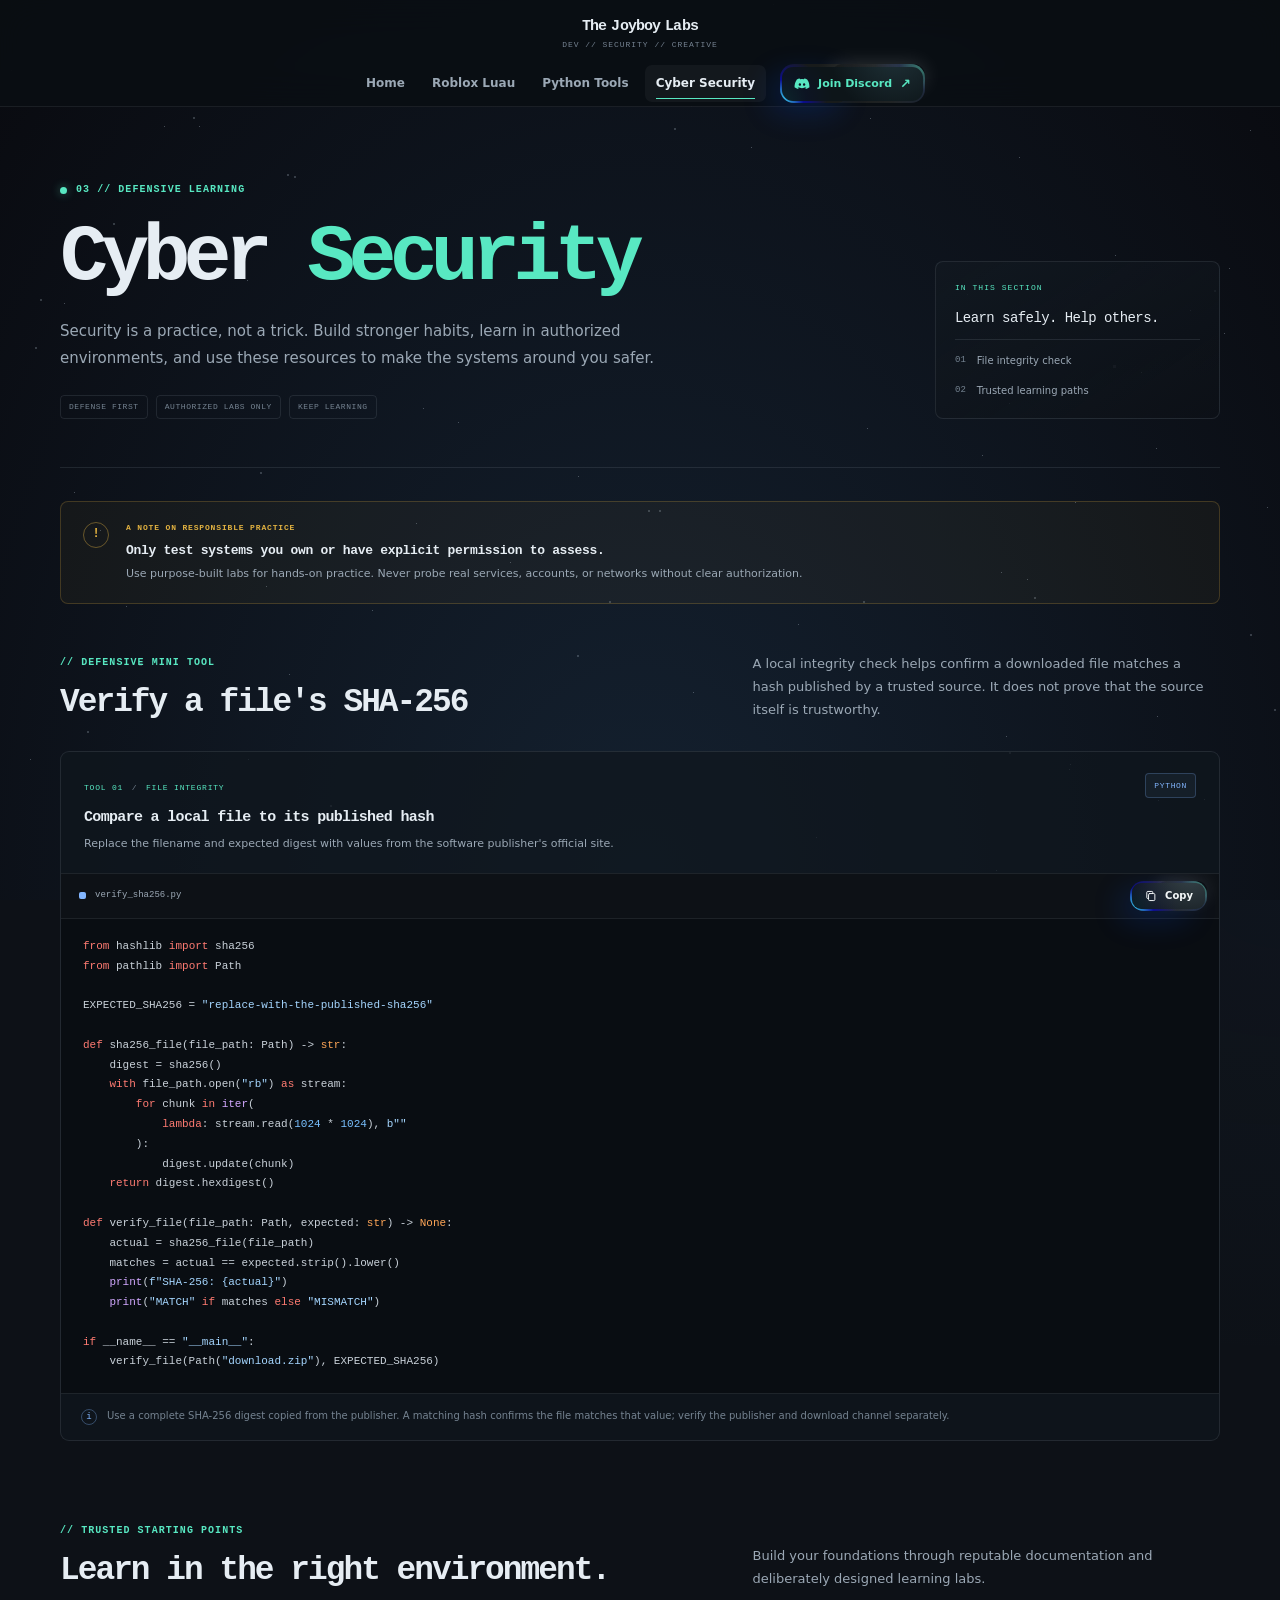
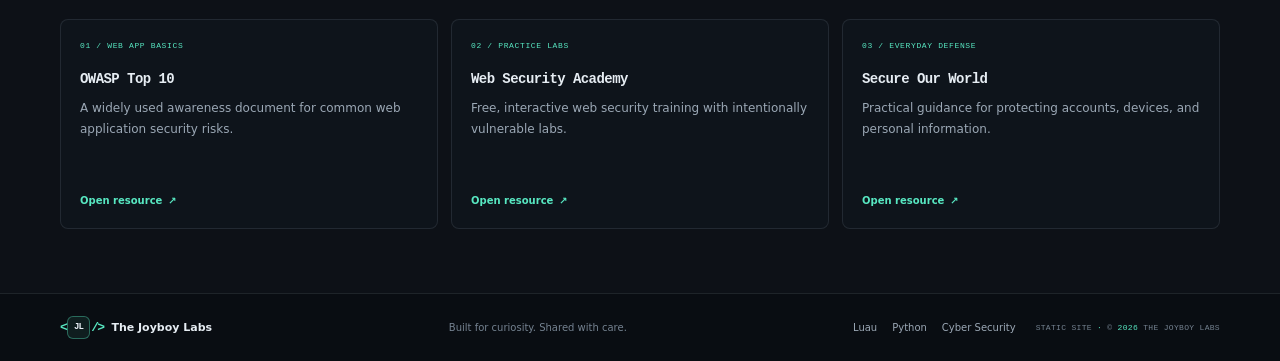
==== cyber.html @ dd892139 "Add files via upload" ====
<!doctype html>
<html lang="en">
<head>
  <meta charset="utf-8">
  <meta name="viewport" content="width=device-width, initial-scale=1">
  <meta name="theme-color" content="#0d1117">
  <meta name="description" content="Responsible cybersecurity learning: defensive habits, trusted resources, and safe local examples from The Joyboy Labs.">
  <title>Cyber Security — The Joyboy Labs</title>
  <link rel="stylesheet" href="css/style.css">
  <script src="js/main.js" defer></script>
</head>
<body>
  <div class="site-starfield" aria-hidden="true">
    <div class="star-layer stars-small"></div>
    <div class="star-layer stars-medium"></div>
    <div class="star-layer stars-large"></div>
  </div>
  <a class="skip-link" href="#main">Skip to content</a>

  <header class="site-header">
    <div class="nav-shell">
      <a class="brand" href="index.html" aria-label="The Joyboy Labs home">
        <span class="brand-copy">
          <span class="brand-name" aria-hidden="true">
            <span class="brand-letter" style="animation-delay: 0ms">T</span><span class="brand-letter" style="animation-delay: 48ms">h</span><span class="brand-letter" style="animation-delay: 96ms">e</span><span class="brand-letter brand-space" style="animation-delay: 144ms">&nbsp;</span><span class="brand-letter" style="animation-delay: 192ms">J</span><span class="brand-letter" style="animation-delay: 240ms">o</span><span class="brand-letter" style="animation-delay: 288ms">y</span><span class="brand-letter" style="animation-delay: 336ms">b</span><span class="brand-letter" style="animation-delay: 384ms">o</span><span class="brand-letter" style="animation-delay: 432ms">y</span><span class="brand-letter brand-space" style="animation-delay: 480ms">&nbsp;</span><span class="brand-letter" style="animation-delay: 528ms">L</span><span class="brand-letter" style="animation-delay: 576ms">a</span><span class="brand-letter" style="animation-delay: 624ms">b</span><span class="brand-letter" style="animation-delay: 672ms">s</span>
          </span>
          <span class="brand-tag">DEV // SECURITY // CREATIVE</span>
        </span>
      </a>
      <button class="menu-toggle" type="button" aria-expanded="false" aria-controls="primary-navigation" aria-label="Open navigation menu">
        <span class="menu-toggle-lines" aria-hidden="true"><span></span><span></span><span></span></span>
      </button>
      <nav class="primary-nav" id="primary-navigation" aria-label="Primary navigation">
        <a class="nav-link" href="index.html">Home</a>
        <a class="nav-link" href="roblox.html">Roblox Luau</a>
        <a class="nav-link" href="python.html">Python Tools</a>
        <a class="nav-link is-active" href="cyber.html" aria-current="page">Cyber Security</a>
        <a class="discord-link button button-discord" href="https://discord.gg/joyboyhakari_16266" target="_blank" rel="noopener noreferrer">
          <span class="blob1" aria-hidden="true"></span><span class="blob2" aria-hidden="true"></span>
          <span class="inner"><svg aria-hidden="true" viewBox="0 0 24 24"><path d="M19.7 5.3a17.6 17.6 0 0 0-4.3-1.4l-.5 1a16.2 16.2 0 0 0-5.8 0l-.5-1a17.6 17.6 0 0 0-4.3 1.4C1.6 9.2.8 13 .8 16.8a17.8 17.8 0 0 0 5.3 2.7l1.1-1.8-1.7-.8.4-.3a12.6 12.6 0 0 0 12.2 0l.4.3-1.7.8 1.1 1.8a17.8 17.8 0 0 0 5.3-2.7c0-4.4-.8-8.1-3.5-11.5ZM8.8 14.7c-1 0-1.8-.9-1.8-2s.8-2 1.8-2 1.8.9 1.8 2-.8 2-1.8 2Zm6.4 0c-1 0-1.8-.9-1.8-2s.8-2 1.8-2 1.8.9 1.8 2-.8 2-1.8 2Z"/></svg><span>Join Discord</span><span class="external-mark" aria-hidden="true">↗</span></span>
        </a>
      </nav>
    </div>
  </header>

  <main id="main">
    <section class="page-hero container" aria-labelledby="page-title">
      <div class="page-hero-copy">
        <p class="eyebrow"><span class="status-dot"></span> 03 // DEFENSIVE LEARNING</p>
        <h1 id="page-title">Cyber <span class="title-accent">Security</span></h1>
        <p class="page-lead">Security is a practice, not a trick. Build stronger habits, learn in authorized environments, and use these resources to make the systems around you safer.</p>
        <div class="tag-row"><span class="tag">DEFENSE FIRST</span><span class="tag">AUTHORIZED LABS ONLY</span><span class="tag">KEEP LEARNING</span></div>
      </div>
      <aside class="page-index-card" aria-label="Section overview">
        <span class="index-card-label">IN THIS SECTION</span>
        <span class="index-card-title">Learn safely. Help others.</span>
        <span class="index-card-line"><span>01</span> File integrity check</span>
        <span class="index-card-line"><span>02</span> Trusted learning paths</span>
      </aside>
    </section>

    <section class="container safety-banner" aria-labelledby="safety-title">
      <span class="safety-icon" aria-hidden="true">!</span>
      <div><p class="eyebrow">A NOTE ON RESPONSIBLE PRACTICE</p><h2 id="safety-title">Only test systems you own or have explicit permission to assess.</h2><p>Use purpose-built labs for hands-on practice. Never probe real services, accounts, or networks without clear authorization.</p></div>
    </section>

    <section class="section-block container" aria-labelledby="integrity-title">
      <div class="section-heading">
        <div><p class="eyebrow">// DEFENSIVE MINI TOOL</p><h2 id="integrity-title">Verify a file's SHA-256</h2></div>
        <p class="section-intro">A local integrity check helps confirm a downloaded file matches a hash published by a trusted source. It does not prove that the source itself is trustworthy.</p>
      </div>

      <article class="snippet-card">
        <div class="snippet-heading">
          <div><span class="snippet-kicker">TOOL 01 <span aria-hidden="true">/</span> FILE INTEGRITY</span><h3>Compare a local file to its published hash</h3><p>Replace the filename and expected digest with values from the software publisher's official site.</p></div>
          <span class="language-pill">PYTHON</span>
        </div>
        <div class="code-card">
          <div class="code-toolbar"><span class="code-file"><span class="file-dot"></span> verify_sha256.py</span><button class="copy-button button button-utility" type="button" aria-label="Copy Python code"><span class="blob1" aria-hidden="true"></span><span class="blob2" aria-hidden="true"></span><span class="inner"><svg aria-hidden="true" viewBox="0 0 20 20"><rect x="6.5" y="6.5" width="9" height="10" rx="1.5"></rect><path d="M12.5 6.5V4.8A1.3 1.3 0 0 0 11.2 3.5H5.3A1.3 1.3 0 0 0 4 4.8v7.4a1.3 1.3 0 0 0 1.3 1.3h1.2"></path></svg><span class="copy-label">Copy</span></span></button></div>
          <pre><code><span class="token-keyword">from</span> hashlib <span class="token-keyword">import</span> sha256
<span class="token-keyword">from</span> pathlib <span class="token-keyword">import</span> Path

EXPECTED_SHA256 = <span class="token-string">"replace-with-the-published-sha256"</span>

<span class="token-keyword">def</span> sha256_file(file_path: Path) -&gt; <span class="token-type">str</span>:
    digest = sha256()
    <span class="token-keyword">with</span> file_path.open(<span class="token-string">"rb"</span>) <span class="token-keyword">as</span> stream:
        <span class="token-keyword">for</span> chunk <span class="token-keyword">in</span> <span class="token-function">iter</span>(
            <span class="token-keyword">lambda</span>: stream.read(<span class="token-number">1024</span> * <span class="token-number">1024</span>), <span class="token-string">b""</span>
        ):
            digest.update(chunk)
    <span class="token-keyword">return</span> digest.hexdigest()

<span class="token-keyword">def</span> verify_file(file_path: Path, expected: <span class="token-type">str</span>) -&gt; <span class="token-type">None</span>:
    actual = sha256_file(file_path)
    matches = actual == expected.strip().lower()
    <span class="token-function">print</span>(<span class="token-string">f"SHA-256: {actual}"</span>)
    <span class="token-function">print</span>(<span class="token-string">"MATCH"</span> <span class="token-keyword">if</span> matches <span class="token-keyword">else</span> <span class="token-string">"MISMATCH"</span>)

<span class="token-keyword">if</span> __name__ == <span class="token-string">"__main__"</span>:
    verify_file(Path(<span class="token-string">"download.zip"</span>), EXPECTED_SHA256)</code></pre>
        </div>
        <div class="snippet-footnote"><span class="footnote-mark" aria-hidden="true">i</span><p>Use a complete SHA-256 digest copied from the publisher. A matching hash confirms the file matches that value; verify the publisher and download channel separately.</p></div>
      </article>
    </section>

    <section class="section-block section-block-compact container" aria-labelledby="resource-title">
      <div class="section-heading">
        <div><p class="eyebrow">// TRUSTED STARTING POINTS</p><h2 id="resource-title">Learn in the right environment.</h2></div>
        <p class="section-intro">Build your foundations through reputable documentation and deliberately designed learning labs.</p>
      </div>
      <div class="resource-grid">
        <a class="resource-card" href="https://owasp.org/www-project-top-ten/" target="_blank" rel="noopener noreferrer"><span class="resource-index">01 / WEB APP BASICS</span><h3>OWASP Top 10</h3><p>A widely used awareness document for common web application security risks.</p><span class="resource-open">Open resource <span aria-hidden="true">↗</span></span></a>
        <a class="resource-card" href="https://portswigger.net/web-security" target="_blank" rel="noopener noreferrer"><span class="resource-index">02 / PRACTICE LABS</span><h3>Web Security Academy</h3><p>Free, interactive web security training with intentionally vulnerable labs.</p><span class="resource-open">Open resource <span aria-hidden="true">↗</span></span></a>
        <a class="resource-card" href="https://www.cisa.gov/secure-our-world" target="_blank" rel="noopener noreferrer"><span class="resource-index">03 / EVERYDAY DEFENSE</span><h3>Secure Our World</h3><p>Practical guidance for protecting accounts, devices, and personal information.</p><span class="resource-open">Open resource <span aria-hidden="true">↗</span></span></a>
      </div>
    </section>
  </main>

  <footer class="site-footer">
    <div class="footer-shell">
      <a class="footer-brand" href="index.html"><span class="brand-mark" aria-hidden="true"><span class="brand-mark-bracket">&lt;</span><span class="brand-mark-core">JL</span><span class="brand-mark-bracket">/&gt;</span></span><span>The Joyboy Labs</span></a>
      <p>Built for curiosity. Shared with care.</p>
      <div class="footer-links"><a href="roblox.html">Luau</a><a href="python.html">Python</a><a href="cyber.html">Cyber Security</a></div>
      <span class="footer-meta">STATIC SITE <span aria-hidden="true">·</span> © <span data-current-year>2026</span> THE JOYBOY LABS</span>
    </div>
  </footer>
</body>
</html>
---- css/style.css ----
:root {
  color-scheme: dark;
  --bg: #0d1117;
  --bg-deep: #090d12;
  --panel: #111820;
  --panel-raised: #141d26;
  --panel-muted: #0f151c;
  --text: #e6edf3;
  --muted: #9ba8b5;
  --subtle: #758391;
  --border: rgba(139, 148, 158, 0.17);
  --border-strong: rgba(139, 148, 158, 0.3);
  --accent: #58e8c2;
  --accent-blue: #82b6ff;
  --accent-violet: #c3a1ff;
  --danger: #ff7b72;
  --font-sans: Inter, ui-sans-serif, system-ui, -apple-system, BlinkMacSystemFont, "Segoe UI", sans-serif;
  --font-mono: "Fira Code", "SFMono-Regular", Consolas, "Liberation Mono", monospace;
  --content-width: 1160px;
}

*,
*::before,
*::after {
  box-sizing: border-box;
}

html {
  scroll-behavior: smooth;
  scroll-padding-top: 100px;
  background: var(--bg);
}

body {
  min-width: 320px;
  margin: 0;
  color: var(--text);
  background:
    radial-gradient(ellipse at 12% -12%, rgba(35, 176, 149, 0.09), transparent 34rem),
    radial-gradient(ellipse at 100% 45%, rgba(61, 106, 177, 0.045), transparent 36rem),
    var(--bg);
  font-family: var(--font-sans);
  font-size: 15px;
  line-height: 1.65;
  -webkit-font-smoothing: antialiased;
  text-rendering: optimizeLegibility;
}

button,
a {
  font: inherit;
}

a {
  color: inherit;
  text-decoration: none;
}

button {
  color: inherit;
}

svg {
  display: block;
}

::selection {
  color: #07110f;
  background: var(--accent);
}

:focus-visible {
  outline: 2px solid var(--accent);
  outline-offset: 4px;
}

.skip-link {
  position: fixed;
  z-index: 100;
  top: 12px;
  left: 12px;
  padding: 10px 14px;
  transform: translateY(-160%);
  border: 1px solid var(--accent);
  border-radius: 8px;
  color: #08120f;
  background: var(--accent);
  font-weight: 700;
}

.skip-link:focus {
  transform: translateY(0);
}

.container {
  width: min(var(--content-width), calc(100% - 48px));
  margin-inline: auto;
}

.site-header {
  position: sticky;
  z-index: 50;
  top: 0;
  border-bottom: 1px solid rgba(139, 148, 158, 0.13);
  background: rgba(10, 14, 19, 0.87);
  backdrop-filter: blur(18px);
  -webkit-backdrop-filter: blur(18px);
}

.nav-shell {
  position: relative;
  display: grid;
  width: min(var(--content-width), calc(100% - 48px));
  min-height: 106px;
  grid-template-columns: 1fr;
  grid-template-rows: 55px 45px;
  justify-items: center;
  gap: 0;
  margin-inline: auto;
  padding-top: 6px;
}

.brand {
  grid-row: 1;
  display: inline-flex;
  min-width: max-content;
  align-items: center;
  justify-content: center;
}

.footer-brand {
  display: inline-flex;
  min-width: max-content;
  align-items: center;
  gap: 11px;
}

.brand-mark {
  display: inline-flex;
  align-items: center;
  gap: 1px;
  color: var(--accent);
  font-family: var(--font-mono);
  font-size: 14px;
  font-weight: 700;
  letter-spacing: -0.12em;
  line-height: 1;
}

.brand-mark-core {
  display: inline-grid;
  width: 27px;
  height: 27px;
  place-items: center;
  border: 1px solid rgba(88, 232, 194, 0.38);
  border-radius: 6px;
  color: var(--text);
  background: rgba(88, 232, 194, 0.08);
  font-size: 10px;
  letter-spacing: -0.08em;
}

.brand-mark-bracket {
  color: var(--accent);
  font-size: 13px;
}

.brand-copy {
  display: grid;
  justify-items: center;
  gap: 4px;
  text-align: center;
}

.brand-name {
  position: relative;
  display: inline-flex;
  isolation: isolate;
  align-items: center;
  color: var(--text);
  font-family: var(--font-mono);
  font-size: 15px;
  font-weight: 700;
  letter-spacing: -0.055em;
  line-height: 1.2;
}

.brand-letter {
  display: inline-block;
  opacity: 1;
  animation: brand-letter-reveal 720ms cubic-bezier(0.2, 0.75, 0.25, 1) both;
  animation-delay: 0ms;
}

.brand-space {
  width: 0.32em;
}

.brand-name::after {
  position: absolute;
  z-index: 1;
  inset: -3px -7px;
  pointer-events: none;
  background-image:
    radial-gradient(circle at 50% 50%, rgba(255, 255, 0, 0.72), transparent 50%),
    radial-gradient(circle at 45% 45%, rgba(255, 0, 0, 0.54), transparent 45%),
    radial-gradient(circle at 55% 55%, rgba(0, 255, 255, 0.62), transparent 45%),
    radial-gradient(circle at 45% 55%, rgba(0, 255, 0, 0.48), transparent 45%),
    radial-gradient(circle at 55% 45%, rgba(0, 0, 255, 0.48), transparent 45%);
  background-size: 100% 100%;
  content: "";
  opacity: 0;
  mix-blend-mode: screen;
  mask: repeating-linear-gradient(90deg, transparent 0 6px, #000 7px 8px);
  -webkit-mask: repeating-linear-gradient(90deg, transparent 0 6px, #000 7px 8px);
  animation: brand-spectrum-reveal 1.8s cubic-bezier(0.6, 0.8, 0.5, 1) both;
}

@keyframes brand-letter-reveal {
  0% {
    opacity: 0;
    transform: scale(0.88) translateY(3px);
    text-shadow: 0 0 0 transparent;
  }
  14% {
    opacity: 1;
    transform: scale(1.08) translateY(-1px);
    text-shadow: 0 0 8px rgba(88, 232, 194, 0.7);
  }
  38%,
  100% {
    opacity: 1;
    transform: scale(1) translateY(0);
    text-shadow: 0 0 0 transparent;
  }
}

@keyframes brand-spectrum-reveal {
  0% {
    opacity: 0;
    transform: translateX(-55%);
  }
  15% {
    opacity: 0.9;
  }
  65% {
    opacity: 0;
  }
  100% {
    opacity: 0;
    transform: translateX(55%);
  }
}

.brand-tag {
  color: var(--subtle);
  font-family: var(--font-mono);
  font-size: 8px;
  letter-spacing: 0.12em;
  line-height: 1.2;
}

.primary-nav {
  grid-row: 2;
  display: flex;
  align-items: center;
  justify-self: center;
  gap: 5px;
}

.nav-link {
  position: relative;
  padding: 9px 11px;
  border-radius: 7px;
  color: var(--muted);
  font-size: 12px;
  font-weight: 550;
  transition: color 160ms ease, background-color 160ms ease;
}

.nav-link:hover,
.nav-link.is-active {
  color: var(--text);
  background: rgba(255, 255, 255, 0.045);
}

.nav-link.is-active::after {
  position: absolute;
  right: 11px;
  bottom: 3px;
  left: 11px;
  height: 1px;
  background: var(--accent);
  content: "";
}

.discord-link {
  flex: 0 0 auto;
}

.external-mark {
  font-size: 13px;
  line-height: 1;
}

.menu-toggle {
  display: none;
  width: 42px;
  height: 42px;
  align-items: center;
  justify-content: center;
  border: 1px solid var(--border);
  border-radius: 8px;
  background: var(--panel-muted);
  cursor: pointer;
}

.menu-toggle-lines {
  display: grid;
  width: 17px;
  gap: 4px;
}

.menu-toggle-lines span {
  display: block;
  height: 1.5px;
  border-radius: 2px;
  background: var(--text);
}

.eyebrow {
  display: flex;
  align-items: center;
  gap: 9px;
  margin: 0;
  color: var(--accent);
  font-family: var(--font-mono);
  font-size: 10px;
  font-weight: 600;
  letter-spacing: 0.105em;
  line-height: 1.6;
}

.status-dot {
  display: inline-block;
  width: 7px;
  height: 7px;
  flex: 0 0 7px;
  border-radius: 50%;
  background: var(--accent);
  box-shadow: 0 0 10px rgba(88, 232, 194, 0.48);
}

.home-hero {
  display: grid;
  min-height: 590px;
  grid-template-columns: 1fr 0.96fr;
  align-items: center;
  gap: clamp(34px, 6vw, 78px);
  padding-block: 72px 84px;
}

.hero-copy {
  max-width: 570px;
}

.hero-copy h1,
.page-hero h1 {
  margin: 23px 0 20px;
  font-family: var(--font-mono);
  font-size: clamp(3.5rem, 7.8vw, 6rem);
  font-weight: 650;
  letter-spacing: -0.085em;
  line-height: 0.98;
}

.title-accent {
  color: var(--accent);
}

.hero-lead,
.page-lead {
  max-width: 570px;
  margin: 0;
  color: var(--muted);
  font-size: clamp(15px, 1.6vw, 17px);
  line-height: 1.8;
}

.hero-actions {
  display: flex;
  flex-wrap: wrap;
  align-items: center;
  gap: 22px;
  margin-top: 30px;
}

.button {
  position: relative;
  isolation: isolate;
  display: inline-flex;
  min-height: 45px;
  align-items: center;
  justify-content: center;
  padding: 2px;
  overflow: visible;
  border: 0;
  border-radius: 14px;
  color: var(--text);
  background: radial-gradient(circle 80px at 80% -10%, rgba(255, 255, 255, 0.16), #181b1b 76%);
  font-size: 12px;
  font-weight: 700;
  text-decoration: none;
  white-space: nowrap;
  cursor: pointer;
  transition: transform 160ms ease, filter 160ms ease;
}

.button::after {
  position: absolute;
  z-index: -1;
  top: 0;
  right: 0;
  width: 65%;
  height: 60%;
  border-radius: 120px;
  box-shadow: 0 0 20px rgba(255, 255, 255, 0.16);
  content: "";
  pointer-events: none;
}

.button .blob1,
.button .blob2 {
  position: absolute;
  top: 0;
  bottom: 0;
  width: 70px;
  border-radius: inherit;
  pointer-events: none;
  transition: transform 180ms ease;
}

.button .blob1 {
  left: 0;
  background: radial-gradient(circle 60px at 0% 100%, #3fe9ff, rgba(0, 0, 255, 0.5), transparent 78%);
  box-shadow: -10px 10px 30px rgba(0, 81, 255, 0.18);
}

.button .blob2 {
  right: 0;
  background: radial-gradient(circle 65px at 100% 0%, rgba(88, 232, 194, 0.72), rgba(0, 81, 255, 0.16), transparent 78%);
  opacity: 0.72;
}

.button .inner {
  position: relative;
  z-index: 1;
  display: inline-flex;
  width: auto;
  min-height: 40px;
  align-items: center;
  justify-content: center;
  gap: 9px;
  padding: 0 17px;
  border-radius: 11px;
  color: #f3f7f8;
  background: radial-gradient(circle 80px at 80% -50%, #39464c, #0e1419 80%);
  font-size: 12px;
  font-weight: 700;
  line-height: 1.2;
}

.button .inner::before {
  position: absolute;
  z-index: 0;
  inset: 0;
  border-radius: inherit;
  background: radial-gradient(circle 60px at 0% 100%, rgba(0, 225, 255, 0.08), rgba(0, 0, 255, 0.045), transparent 85%);
  content: "";
  pointer-events: none;
}

.button .inner > * {
  position: relative;
  z-index: 1;
}

.button:hover {
  transform: translateY(-1px);
  filter: brightness(1.12);
}

.button:hover .blob1 {
  transform: translateX(3px);
}

.button:hover .blob2 {
  transform: translateX(-3px);
}

.button:focus-visible {
  outline: 2px solid var(--accent);
  outline-offset: 4px;
}

.button-primary .inner {
  background: radial-gradient(circle 80px at 80% -50%, #254247, #0d171a 82%);
}

.button-primary .inner::before {
  background: radial-gradient(circle 60px at 0% 100%, rgba(0, 225, 255, 0.16), rgba(0, 0, 255, 0.08), transparent 85%);
}

.button-outline .inner {
  background: radial-gradient(circle 80px at 80% -50%, #303b42, #10161d 82%);
}

.button-discord {
  min-height: 39px;
  margin-left: 9px;
  font-size: 11px;
}

.button-discord .inner {
  min-height: 34px;
  gap: 8px;
  padding-inline: 12px;
  color: var(--accent);
  font-size: 11px;
  background: radial-gradient(circle 80px at 80% -50%, #203339, #0d1519 82%);
}

.button-discord:hover .inner {
  color: #f3f7f8;
}

.button-discord svg {
  width: 16px;
  height: 16px;
  fill: currentColor;
}

.text-link {
  display: inline-flex;
  align-items: center;
  gap: 8px;
  color: var(--muted);
  font-size: 12px;
  font-weight: 600;
  transition: color 160ms ease;
}

.text-link:hover {
  color: var(--accent);
}

.hero-tags,
.tag-row {
  display: flex;
  flex-wrap: wrap;
  align-items: center;
  gap: 8px;
  margin: 34px 0 0;
  padding: 0;
  list-style: none;
}

.hero-tags li,
.tag {
  padding: 6px 8px;
  border: 1px solid var(--border);
  border-radius: 4px;
  color: var(--subtle);
  font-family: var(--font-mono);
  font-size: 8px;
  letter-spacing: 0.07em;
  line-height: 1.25;
}

.console-window {
  overflow: hidden;
  border: 1px solid rgba(139, 148, 158, 0.25);
  border-radius: 11px;
  background: rgba(10, 14, 19, 0.92);
  box-shadow: 0 26px 70px rgba(0, 0, 0, 0.3), 0 0 0 1px rgba(88, 232, 194, 0.025) inset;
}

.console-titlebar {
  display: flex;
  min-height: 46px;
  align-items: center;
  justify-content: space-between;
  gap: 12px;
  padding: 0 16px;
  border-bottom: 1px solid var(--border);
  color: var(--subtle);
  font-family: var(--font-mono);
  font-size: 9px;
}

.window-dots {
  display: inline-flex;
  gap: 5px;
}

.window-dots i {
  width: 7px;
  height: 7px;
  border-radius: 50%;
  background: #4b5967;
}

.window-dots i:first-child {
  background: #ff7b72;
}

.window-dots i:nth-child(2) {
  background: #e3b341;
}

.window-dots i:nth-child(3) {
  background: #58e8c2;
}

.console-path {
  flex: 1;
  text-align: center;
}

.console-path span {
  color: #52606d;
}

.console-state {
  display: inline-flex;
  align-items: center;
  gap: 6px;
  color: var(--accent);
  font-size: 8px;
}

.console-state .status-dot {
  width: 5px;
  height: 5px;
  flex-basis: 5px;
}

.console-body {
  padding: 24px 25px 19px;
  font-family: var(--font-mono);
  font-size: 11px;
}

.console-command {
  margin: 0;
  color: #c6d0da;
}

.console-command span {
  color: var(--accent);
}

.console-output {
  margin: 13px 0 5px;
  color: var(--text);
  font-size: 16px;
  font-weight: 600;
}

.cursor-block {
  display: inline-block;
  width: 7px;
  height: 14px;
  margin-left: 7px;
  background: var(--accent);
  vertical-align: -2px;
}

.console-comment {
  margin: 0;
  color: var(--subtle);
  font-size: 10px;
}

.console-divider {
  height: 1px;
  margin: 23px 0 19px;
  background: var(--border);
}

.console-list {
  display: grid;
  gap: 13px;
  margin: 16px 0 19px;
  padding: 0;
  color: var(--text);
  list-style: none;
}

.console-list li {
  display: grid;
  grid-template-columns: 26px minmax(100px, 1fr) auto;
  align-items: center;
  gap: 10px;
}

.console-file,
.console-file-note,
.console-footer {
  color: var(--subtle);
  font-size: 9px;
}

.console-file-note {
  text-align: right;
}

.console-footer {
  display: flex;
  justify-content: space-between;
  padding-top: 13px;
  border-top: 1px solid var(--border);
  color: var(--accent);
}

.section-block {
  padding-block: 49px 64px;
}

.section-block-compact {
  padding-top: 18px;
}

.section-heading {
  display: grid;
  grid-template-columns: 1.05fr 0.75fr;
  align-items: end;
  gap: 38px;
  margin-bottom: 27px;
}

.section-heading h2,
.lab-note-copy h2,
.closing-cta h2,
.resource-strip h2 {
  margin: 11px 0 0;
  font-family: var(--font-mono);
  font-size: clamp(1.5rem, 3vw, 2.05rem);
  font-weight: 550;
  letter-spacing: -0.06em;
  line-height: 1.28;
}

.section-intro {
  max-width: 455px;
  margin: 0 0 2px;
  color: var(--muted);
  font-size: 13px;
  line-height: 1.75;
}

.focus-grid {
  display: grid;
  grid-template-columns: repeat(3, minmax(0, 1fr));
  gap: 14px;
}

.focus-card {
  display: flex;
  min-height: 280px;
  flex-direction: column;
  padding: 21px 21px 19px;
  border: 1px solid var(--border);
  border-radius: 9px;
  background: linear-gradient(140deg, rgba(20, 29, 38, 0.88), rgba(15, 21, 28, 0.86));
  transition: border-color 160ms ease, background-color 160ms ease, transform 160ms ease;
}

.focus-card:hover {
  transform: translateY(-3px);
  border-color: rgba(88, 232, 194, 0.47);
  background: linear-gradient(140deg, rgba(21, 34, 41, 0.96), rgba(15, 21, 28, 0.9));
}

.focus-card-top {
  display: flex;
  align-items: center;
  justify-content: space-between;
}

.focus-index,
.mini-card-index,
.resource-index {
  color: var(--subtle);
  font-family: var(--font-mono);
  font-size: 9px;
  letter-spacing: 0.08em;
}

.card-arrow {
  color: var(--subtle);
  font-size: 16px;
  transition: color 160ms ease, transform 160ms ease;
}

.focus-card:hover .card-arrow {
  transform: translate(2px, -2px);
  color: var(--accent);
}

.focus-symbol {
  display: grid;
  width: 46px;
  height: 46px;
  place-items: center;
  margin-top: 29px;
  border: 1px solid rgba(88, 232, 194, 0.2);
  border-radius: 9px;
  color: var(--accent);
  background: rgba(88, 232, 194, 0.07);
  font-family: var(--font-mono);
  font-size: 16px;
  font-weight: 600;
}

.symbol-python {
  border-color: rgba(130, 182, 255, 0.23);
  color: var(--accent-blue);
  background: rgba(130, 182, 255, 0.075);
  font-size: 14px;
}

.symbol-cyber {
  position: relative;
  border-color: rgba(195, 161, 255, 0.24);
  background: rgba(195, 161, 255, 0.075);
}

.symbol-cyber::before,
.symbol-cyber::after,
.symbol-cyber span {
  position: absolute;
  display: block;
  width: 17px;
  height: 17px;
  border: 1px solid var(--accent-violet);
  content: "";
}

.symbol-cyber::before {
  transform: rotate(45deg);
}

.symbol-cyber::after {
  width: 5px;
  height: 5px;
  border-radius: 50%;
  background: var(--accent-violet);
}

.focus-card h3,
.mini-card h3,
.resource-card h3 {
  margin: 17px 0 6px;
  font-family: var(--font-mono);
  font-size: 16px;
  font-weight: 550;
  letter-spacing: -0.04em;
}

.focus-card p,
.mini-card p,
.resource-card p {
  margin: 0;
  color: var(--muted);
  font-size: 12px;
  line-height: 1.75;
}

.focus-card-link {
  display: flex;
  align-items: center;
  gap: 7px;
  margin-top: auto;
  padding-top: 21px;
  color: var(--accent);
  font-size: 11px;
  font-weight: 650;
}

.lab-note-section {
  display: grid;
  grid-template-columns: 0.85fr 1.15fr;
  align-items: center;
  gap: clamp(35px, 7vw, 90px);
  padding-block: 80px 78px;
  border-top: 1px solid var(--border);
}

.lab-note-copy h2 {
  margin-top: 15px;
  font-size: clamp(1.65rem, 3.5vw, 2.4rem);
  line-height: 1.36;
}

.lab-note-copy > p:not(.eyebrow) {
  max-width: 430px;
  margin: 17px 0 20px;
  color: var(--muted);
  font-size: 13px;
  line-height: 1.8;
}

.principles-panel {
  overflow: hidden;
  border: 1px solid var(--border);
  border-radius: 9px;
  background: rgba(17, 24, 32, 0.72);
}

.principle-row {
  display: grid;
  grid-template-columns: 36px 1fr 16px;
  align-items: start;
  gap: 13px;
  padding: 19px 20px;
}

.principle-row + .principle-row {
  border-top: 1px solid var(--border);
}

.principle-number {
  padding-top: 2px;
  color: var(--accent);
  font-family: var(--font-mono);
  font-size: 10px;
}

.principle-row h3 {
  margin: 0 0 3px;
  font-family: var(--font-mono);
  font-size: 12px;
  font-weight: 550;
}

.principle-row p {
  margin: 0;
  color: var(--muted);
  font-size: 11px;
  line-height: 1.65;
}

.principle-mark {
  color: var(--subtle);
  font-size: 14px;
}

.closing-cta {
  display: flex;
  align-items: center;
  justify-content: space-between;
  gap: 24px;
  margin-bottom: 76px;
  padding: 23px 25px;
  border: 1px solid var(--border);
  border-radius: 9px;
  background: linear-gradient(105deg, rgba(88, 232, 194, 0.055), rgba(17, 24, 32, 0.7) 45%);
}

.closing-cta h2 {
  margin-top: 7px;
  font-size: 20px;
}

.site-footer {
  border-top: 1px solid var(--border);
  background: rgba(8, 12, 17, 0.64);
}

.footer-shell {
  display: grid;
  width: min(var(--content-width), calc(100% - 48px));
  grid-template-columns: 1fr auto 1fr auto;
  align-items: center;
  gap: 20px;
  margin-inline: auto;
  padding-block: 22px;
}

.footer-brand {
  gap: 8px;
  color: var(--text);
  font-size: 11px;
  font-weight: 650;
}

.footer-brand .brand-mark-core {
  width: 23px;
  height: 23px;
  font-size: 9px;
}

.footer-shell > p {
  margin: 0;
  color: var(--subtle);
  font-size: 10px;
}

.footer-links {
  display: flex;
  justify-content: flex-end;
  gap: 15px;
}

.footer-links a {
  color: var(--muted);
  font-size: 10px;
  transition: color 160ms ease;
}

.footer-links a:hover {
  color: var(--accent);
}

.footer-meta {
  color: var(--subtle);
  font-family: var(--font-mono);
  font-size: 8px;
  letter-spacing: 0.04em;
  white-space: nowrap;
}

.footer-meta span {
  color: var(--accent);
}

/* Category pages */
.page-hero {
  display: grid;
  grid-template-columns: minmax(0, 1fr) 285px;
  align-items: end;
  gap: 56px;
  padding-block: 75px 48px;
  border-bottom: 1px solid var(--border);
}

.page-hero-copy {
  max-width: 720px;
}

.page-hero h1 {
  margin: 17px 0 17px;
  font-size: clamp(3rem, 6.5vw, 5rem);
  line-height: 1.08;
}

.page-lead {
  max-width: 660px;
  font-size: 15px;
}

.page-hero .tag-row {
  margin-top: 23px;
}

.page-index-card {
  display: grid;
  gap: 13px;
  padding: 19px;
  border: 1px solid var(--border);
  border-radius: 8px;
  background: linear-gradient(145deg, rgba(17, 24, 32, 0.92), rgba(13, 17, 23, 0.7));
}

.index-card-label {
  color: var(--accent);
  font-family: var(--font-mono);
  font-size: 8px;
  letter-spacing: 0.13em;
}

.index-card-title {
  padding-bottom: 9px;
  border-bottom: 1px solid var(--border);
  color: var(--text);
  font-family: var(--font-mono);
  font-size: 14px;
  letter-spacing: -0.04em;
}

.index-card-line {
  display: flex;
  gap: 11px;
  color: var(--muted);
  font-size: 10px;
}

.index-card-line span {
  color: var(--subtle);
  font-family: var(--font-mono);
  font-size: 9px;
}

.page-hero + .section-block {
  padding-top: 58px;
}

.snippet-card {
  overflow: hidden;
  border: 1px solid var(--border);
  border-radius: 9px;
  background: rgba(16, 23, 30, 0.72);
}

.snippet-heading {
  display: flex;
  align-items: flex-start;
  justify-content: space-between;
  gap: 22px;
  padding: 21px 23px 19px;
}

.snippet-kicker {
  color: var(--accent);
  font-family: var(--font-mono);
  font-size: 8px;
  letter-spacing: 0.1em;
}

.snippet-kicker span {
  padding-inline: 3px;
  color: var(--subtle);
}

.snippet-heading h3 {
  margin: 9px 0 4px;
  font-family: var(--font-mono);
  font-size: 15px;
  font-weight: 550;
  letter-spacing: -0.045em;
}

.snippet-heading p {
  margin: 0;
  color: var(--muted);
  font-size: 11px;
  line-height: 1.7;
}

.snippet-heading p code,
.snippet-footnote p code {
  padding: 1px 5px;
  border: 1px solid var(--border);
  border-radius: 4px;
  color: var(--accent-blue);
  background: rgba(7, 11, 15, 0.58);
  font-family: var(--font-mono);
  font-size: 0.9em;
}

.language-pill {
  flex: 0 0 auto;
  padding: 5px 8px;
  border: 1px solid rgba(130, 182, 255, 0.24);
  border-radius: 4px;
  color: var(--accent-blue);
  background: rgba(130, 182, 255, 0.06);
  font-family: var(--font-mono);
  font-size: 8px;
  letter-spacing: 0.08em;
}

.code-card {
  overflow: hidden;
  border-top: 1px solid var(--border);
  border-bottom: 1px solid var(--border);
  background: var(--bg-deep);
}

.code-toolbar {
  display: flex;
  min-height: 45px;
  align-items: center;
  justify-content: space-between;
  gap: 14px;
  padding: 6px 12px 6px 18px;
  border-bottom: 1px solid rgba(139, 148, 158, 0.13);
  background: rgba(255, 255, 255, 0.016);
}

.code-file {
  display: inline-flex;
  min-width: 0;
  align-items: center;
  gap: 9px;
  overflow-wrap: anywhere;
  color: var(--muted);
  font-family: var(--font-mono);
  font-size: 9px;
}

.file-dot {
  width: 7px;
  height: 7px;
  flex: 0 0 7px;
  border-radius: 2px;
  background: var(--accent-blue);
}

.copy-button.button {
  min-width: 77px;
  min-height: 30px;
  flex: 0 0 auto;
  padding: 2px;
  font-size: 10px;
  font-weight: 600;
}

.copy-button.button .inner {
  width: 100%;
  min-height: 26px;
  gap: 7px;
  padding-inline: 9px;
  border-radius: 9px;
  font-size: 10px;
}

.copy-button.button:hover:not(:disabled) .inner {
  color: var(--accent);
}

.copy-button.button:disabled {
  cursor: default;
  opacity: 0.92;
}

.copy-button .inner svg {
  width: 14px;
  height: 14px;
  fill: none;
  stroke: currentColor;
  stroke-linecap: round;
  stroke-linejoin: round;
  stroke-width: 1.4;
}

.copy-button.is-copied .inner {
  color: var(--accent);
}

.copy-button.is-error .inner {
  color: var(--danger);
}

pre {
  max-height: 520px;
  overflow: auto;
  margin: 0;
  scrollbar-color: #384653 #0a0e13;
  scrollbar-width: thin;
}

pre code {
  display: block;
  min-width: max-content;
  padding: 18px 22px 21px;
  color: #c9d1d9;
  font-family: var(--font-mono);
  font-size: 11px;
  line-height: 1.8;
  tab-size: 4;
  white-space: pre;
}

.token-keyword {
  color: #ff7b72;
}

.token-string {
  color: #a5d6ff;
}

.token-number {
  color: #79c0ff;
}

.token-function {
  color: #d2a8ff;
}

.token-type {
  color: #ffa657;
}

.token-comment {
  color: #8b949e;
  font-style: italic;
}

.snippet-footnote {
  display: flex;
  align-items: flex-start;
  gap: 10px;
  padding: 13px 20px 15px;
}

.footnote-mark {
  display: grid;
  width: 16px;
  height: 16px;
  flex: 0 0 16px;
  place-items: center;
  margin-top: 2px;
  border: 1px solid rgba(130, 182, 255, 0.34);
  border-radius: 50%;
  color: var(--accent-blue);
  font-family: var(--font-mono);
  font-size: 9px;
  line-height: 1;
}

.snippet-footnote p {
  margin: 0;
  color: var(--subtle);
  font-size: 10px;
  line-height: 1.7;
}

.principle-grid {
  display: grid;
  grid-template-columns: repeat(3, minmax(0, 1fr));
  gap: 13px;
}

.mini-card {
  min-height: 168px;
  padding: 19px;
  border: 1px solid var(--border);
  border-radius: 8px;
  background: rgba(17, 24, 32, 0.55);
}

.mini-card-index {
  color: var(--accent);
  font-size: 8px;
}

.mini-card h3 {
  margin-top: 16px;
  font-size: 14px;
}

.resource-strip {
  display: flex;
  align-items: center;
  justify-content: space-between;
  gap: 25px;
  margin-block: 25px 74px;
  padding: 22px 24px;
  border: 1px solid var(--border);
  border-radius: 9px;
  background: rgba(17, 24, 32, 0.55);
}

.resource-strip h2 {
  margin-top: 7px;
  font-size: 16px;
}

.resource-strip > div > p:last-child {
  margin: 6px 0 0;
  color: var(--muted);
  font-size: 11px;
  line-height: 1.65;
}

.resource-grid {
  display: grid;
  grid-template-columns: repeat(3, minmax(0, 1fr));
  gap: 13px;
}

.resource-card {
  display: flex;
  min-height: 210px;
  flex-direction: column;
  padding: 19px;
  border: 1px solid var(--border);
  border-radius: 8px;
  background: rgba(17, 24, 32, 0.58);
  transition: border-color 160ms ease, transform 160ms ease;
}

.resource-card:hover {
  transform: translateY(-2px);
  border-color: rgba(88, 232, 194, 0.45);
}

.resource-index {
  color: var(--accent);
  font-size: 8px;
}

.resource-card h3 {
  margin-top: 16px;
  font-size: 14px;
}

.resource-open {
  display: flex;
  align-items: center;
  gap: 6px;
  margin-top: auto;
  padding-top: 17px;
  color: var(--accent);
  font-size: 10px;
  font-weight: 650;
}

.safety-banner {
  display: flex;
  align-items: flex-start;
  gap: 17px;
  margin-top: 33px;
  padding: 20px 22px;
  border: 1px solid rgba(227, 179, 65, 0.22);
  border-radius: 8px;
  background: rgba(227, 179, 65, 0.045);
}

.safety-icon {
  display: grid;
  width: 26px;
  height: 26px;
  flex: 0 0 26px;
  place-items: center;
  border: 1px solid rgba(227, 179, 65, 0.4);
  border-radius: 50%;
  color: #e3b341;
  font-family: var(--font-mono);
  font-size: 12px;
  font-weight: 700;
}

.safety-banner .eyebrow {
  color: #e3b341;
  font-size: 8px;
}

.safety-banner h2 {
  margin: 5px 0 3px;
  font-family: var(--font-mono);
  font-size: 13px;
  font-weight: 550;
  letter-spacing: -0.025em;
}

.safety-banner p:last-child {
  margin: 0;
  color: var(--muted);
  font-size: 11px;
  line-height: 1.7;
}

@media (max-width: 960px) {
  .nav-shell {
    min-height: 68px;
    grid-template-rows: auto;
    padding-block: 8px;
  }

  .menu-toggle {
    position: absolute;
    top: 50%;
    right: 0;
    display: inline-flex;
    transform: translateY(-50%);
  }

  .primary-nav {
    position: absolute;
    top: calc(100% + 1px);
    right: 0;
    left: 0;
    display: none;
    align-items: stretch;
    gap: 4px;
    padding: 12px;
    border: 1px solid var(--border);
    border-top: 0;
    border-radius: 0 0 10px 10px;
    background: rgba(10, 14, 19, 0.98);
    box-shadow: 0 22px 38px rgba(0, 0, 0, 0.28);
  }

  .primary-nav.is-open {
    display: flex;
    flex-direction: column;
  }

  .nav-link {
    padding: 11px 12px;
  }

  .nav-link.is-active::after {
    right: auto;
    bottom: 8px;
    left: 12px;
    width: 24px;
  }

  .discord-link {
    min-height: 42px;
    margin: 5px 0 0;
  }

  .home-hero {
    min-height: 0;
    grid-template-columns: 1fr;
    gap: 42px;
    padding-block: 62px 68px;
  }

  .hero-copy {
    max-width: 680px;
  }

  .console-window {
    width: min(100%, 700px);
  }

  .page-hero {
    grid-template-columns: minmax(0, 1fr) 250px;
    gap: 30px;
  }

  .footer-shell {
    grid-template-columns: 1fr auto;
  }

  .footer-links {
    justify-content: flex-start;
  }

  .footer-meta {
    justify-self: end;
  }
}

@media (max-width: 720px) {
  .container,
  .nav-shell,
  .footer-shell {
    width: min(100% - 36px, var(--content-width));
  }

  .page-hero {
    grid-template-columns: 1fr;
    align-items: start;
    gap: 25px;
    padding-block: 55px 34px;
  }

  .page-index-card {
    grid-template-columns: 1fr 1fr;
    align-items: center;
    gap: 9px 15px;
  }

  .index-card-label,
  .index-card-title {
    grid-column: 1 / -1;
  }

  .index-card-title {
    padding-bottom: 10px;
  }

  .section-heading {
    grid-template-columns: 1fr;
    gap: 10px;
  }

  .section-intro {
    max-width: 560px;
  }

  .focus-grid,
  .principle-grid,
  .resource-grid {
    grid-template-columns: 1fr;
  }

  .focus-card {
    min-height: 245px;
  }

  .focus-symbol {
    margin-top: 20px;
  }

  .lab-note-section {
    grid-template-columns: 1fr;
    gap: 30px;
    padding-block: 61px;
  }

  .mini-card {
    min-height: auto;
  }

  .resource-card {
    min-height: 180px;
  }

  .resource-strip {
    align-items: flex-start;
    flex-direction: column;
    margin-bottom: 55px;
  }

  .footer-shell {
    grid-template-columns: 1fr 1fr;
    gap: 14px;
  }

  .footer-shell > p {
    justify-self: end;
    text-align: right;
  }

  .footer-links {
    flex-wrap: wrap;
    gap: 10px 14px;
  }

  .footer-meta {
    align-self: center;
    justify-self: end;
    white-space: normal;
    text-align: right;
  }
}

@media (max-width: 520px) {
  body {
    font-size: 14px;
  }

  .container,
  .nav-shell,
  .footer-shell {
    width: min(100% - 32px, var(--content-width));
  }

  .nav-shell {
    min-height: 66px;
  }

  .brand-tag {
    display: none;
  }

  .home-hero {
    gap: 34px;
    padding-block: 48px 54px;
  }

  .hero-copy h1 {
    margin-top: 18px;
    font-size: clamp(3.05rem, 15vw, 4.4rem);
  }

  .hero-lead,
  .page-lead {
    font-size: 14px;
  }

  .hero-actions {
    align-items: flex-start;
    flex-direction: column;
    gap: 16px;
  }

  .hero-tags {
    gap: 6px;
    margin-top: 25px;
  }

  .hero-tags li,
  .tag {
    font-size: 7px;
  }

  .console-titlebar {
    min-height: 42px;
    padding-inline: 11px;
    font-size: 8px;
  }

  .console-body {
    padding: 20px 15px 16px;
    font-size: 10px;
  }

  .console-list li {
    grid-template-columns: 20px 1fr;
    gap: 7px;
  }

  .console-file-note {
    grid-column: 2;
    margin-top: -7px;
    text-align: left;
  }

  .section-block {
    padding-block: 37px 49px;
  }

  .section-block-compact {
    padding-top: 4px;
  }

  .section-heading {
    margin-bottom: 20px;
  }

  .section-heading h2,
  .lab-note-copy h2 {
    font-size: 1.5rem;
  }

  .focus-card {
    min-height: 232px;
    padding: 18px;
  }

  .closing-cta {
    align-items: flex-start;
    flex-direction: column;
    margin-bottom: 51px;
    padding: 20px;
  }

  .closing-cta h2 {
    font-size: 17px;
  }

  .page-hero h1 {
    font-size: clamp(2.65rem, 12vw, 3.6rem);
  }

  .page-index-card {
    grid-template-columns: 1fr;
  }

  .index-card-label,
  .index-card-title {
    grid-column: auto;
  }

  .snippet-heading {
    gap: 12px;
    padding: 17px 15px;
  }

  .snippet-heading h3 {
    font-size: 13px;
  }

  .language-pill {
    padding: 4px 6px;
    font-size: 7px;
  }

  .code-toolbar {
    padding-left: 12px;
  }

  .code-file {
    font-size: 8px;
  }

  .copy-button.button {
    min-width: 67px;
  }

  .copy-button.button .inner {
    padding-inline: 7px;
    font-size: 9px;
  }

  pre {
    max-height: 440px;
  }

  pre code {
    padding: 15px 14px 18px;
    font-size: 10px;
  }

  .snippet-footnote {
    padding: 12px 14px;
  }

  .safety-banner {
    gap: 11px;
    margin-top: 22px;
    padding: 16px;
  }

  .safety-banner h2 {
    font-size: 12px;
  }

  .footer-shell {
    gap: 13px 10px;
    padding-block: 18px;
  }

  .footer-brand {
    font-size: 10px;
  }

  .footer-shell > p,
  .footer-links a {
    font-size: 9px;
  }

  .footer-meta {
    font-size: 7px;
  }
}

@media (prefers-reduced-motion: reduce) {
  html {
    scroll-behavior: auto;
  }

  .brand-letter {
    opacity: 1;
    transform: none;
    animation: none;
    text-shadow: none;
  }

  .brand-name::after {
    display: none;
    animation: none;
  }

  *,
  *::before,
  *::after {
    scroll-behavior: auto !important;
    transition-duration: 0.01ms !important;
    animation-duration: 0.01ms !important;
    animation-iteration-count: 1 !important;
  }
}


/* A restrained, animated star field behind the page content. */
.site-starfield {
  position: fixed;
  z-index: 0;
  inset: 0;
  overflow: hidden;
  pointer-events: none;
  background: radial-gradient(ellipse at bottom, #142130 0%, #090a0f 100%);
}

.star-layer {
  position: absolute;
  top: 0;
  left: 0;
  background: transparent;
  will-change: transform;
}

.star-layer::after {
  position: absolute;
  top: 2000px;
  left: 0;
  width: inherit;
  height: inherit;
  background: transparent;
  box-shadow: inherit;
  content: "";
}

.stars-small {
  width: 1px;
  height: 1px;
  opacity: 0.33;
  box-shadow:
    568px 336px rgba(226, 239, 255, 0.82),
    1608px 1856px rgba(226, 239, 255, 0.82),
    1224px 333px rgba(226, 239, 255, 0.82),
    429px 1266px rgba(226, 239, 255, 0.82),
    1810px 1218px rgba(226, 239, 255, 0.82),
    164px 126px rgba(226, 239, 255, 0.82),
    404px 1371px rgba(226, 239, 255, 0.82),
    1662px 907px rgba(226, 239, 255, 0.82),
    779px 1504px rgba(226, 239, 255, 0.82),
    773px 4px rgba(226, 239, 255, 0.82),
    1499px 797px rgba(226, 239, 255, 0.82),
    1431px 565px rgba(226, 239, 255, 0.82),
    1951px 1435px rgba(226, 239, 255, 0.82),
    1159px 1910px rgba(226, 239, 255, 0.82),
    691px 106px rgba(226, 239, 255, 0.82),
    796px 1999px rgba(226, 239, 255, 0.82),
    356px 848px rgba(226, 239, 255, 0.82),
    670px 20px rgba(226, 239, 255, 0.82),
    876px 1553px rgba(226, 239, 255, 0.82),
    56px 1524px rgba(226, 239, 255, 0.82),
    172px 1775px rgba(226, 239, 255, 0.82),
    579px 1247px rgba(226, 239, 255, 0.82),
    1471px 625px rgba(226, 239, 255, 0.82),
    476px 1750px rgba(226, 239, 255, 0.82),
    423px 408px rgba(226, 239, 255, 0.82),
    478px 1316px rgba(226, 239, 255, 0.82),
    867px 428px rgba(226, 239, 255, 0.82),
    199px 126px rgba(226, 239, 255, 0.82),
    266px 586px rgba(226, 239, 255, 0.82),
    1874px 1868px rgba(226, 239, 255, 0.82),
    1431px 1865px rgba(226, 239, 255, 0.82),
    1432px 1025px rgba(226, 239, 255, 0.82),
    871px 1614px rgba(226, 239, 255, 0.82),
    1252px 1632px rgba(226, 239, 255, 0.82),
    1486px 825px rgba(226, 239, 255, 0.82),
    432px 1211px rgba(226, 239, 255, 0.82),
    1070px 764px rgba(226, 239, 255, 0.82),
    29px 42px rgba(226, 239, 255, 0.82),
    1539px 1289px rgba(226, 239, 255, 0.82),
    1006px 736px rgba(226, 239, 255, 0.82),
    1158px 800px rgba(226, 239, 255, 0.82),
    579px 1772px rgba(226, 239, 255, 0.82),
    64px 303px rgba(226, 239, 255, 0.82),
    1765px 836px rgba(226, 239, 255, 0.82),
    456px 1582px rgba(226, 239, 255, 0.82),
    1359px 85px rgba(226, 239, 255, 0.82),
    375px 702px rgba(226, 239, 255, 0.82),
    1675px 1913px rgba(226, 239, 255, 0.82),
    1435px 1596px rgba(226, 239, 255, 0.82),
    967px 294px rgba(226, 239, 255, 0.82),
    1715px 196px rgba(226, 239, 255, 0.82),
    1141px 372px rgba(226, 239, 255, 0.82),
    1915px 1635px rgba(226, 239, 255, 0.82),
    816px 837px rgba(226, 239, 255, 0.82),
    159px 1048px rgba(226, 239, 255, 0.82),
    289px 674px rgba(226, 239, 255, 0.82),
    1250px 130px rgba(226, 239, 255, 0.82),
    1644px 1582px rgba(226, 239, 255, 0.82),
    767px 1399px rgba(226, 239, 255, 0.82),
    957px 1700px rgba(226, 239, 255, 0.82),
    1392px 463px rgba(226, 239, 255, 0.82),
    613px 28px rgba(226, 239, 255, 0.82),
    74px 492px rgba(226, 239, 255, 0.82),
    870px 118px rgba(226, 239, 255, 0.82),
    967px 1156px rgba(226, 239, 255, 0.82),
    1267px 507px rgba(226, 239, 255, 0.82),
    309px 1115px rgba(226, 239, 255, 0.82),
    1463px 1328px rgba(226, 239, 255, 0.82),
    1240px 1629px rgba(226, 239, 255, 0.82),
    60px 1285px rgba(226, 239, 255, 0.82),
    583px 1291px rgba(226, 239, 255, 0.82),
    1190px 310px rgba(226, 239, 255, 0.82),
    1891px 247px rgba(226, 239, 255, 0.82),
    30px 759px rgba(226, 239, 255, 0.82),
    1949px 840px rgba(226, 239, 255, 0.82),
    502px 989px rgba(226, 239, 255, 0.82),
    1001px 572px rgba(226, 239, 255, 0.82),
    1840px 1766px rgba(226, 239, 255, 0.82),
    1027px 579px rgba(226, 239, 255, 0.82),
    126px 606px rgba(226, 239, 255, 0.82),
    1407px 726px rgba(226, 239, 255, 0.82),
    1434px 1237px rgba(226, 239, 255, 0.82),
    1396px 940px rgba(226, 239, 255, 0.82),
    372px 610px rgba(226, 239, 255, 0.82),
    1719px 1116px rgba(226, 239, 255, 0.82),
    798px 624px rgba(226, 239, 255, 0.82),
    1749px 1815px rgba(226, 239, 255, 0.82),
    1009px 403px rgba(226, 239, 255, 0.82),
    1524px 85px rgba(226, 239, 255, 0.82),
    203px 1695px rgba(226, 239, 255, 0.82),
    1795px 149px rgba(226, 239, 255, 0.82),
    152px 1649px rgba(226, 239, 255, 0.82),
    1535px 778px rgba(226, 239, 255, 0.82),
    1368px 1026px rgba(226, 239, 255, 0.82),
    751px 147px rgba(226, 239, 255, 0.82),
    1169px 939px rgba(226, 239, 255, 0.82),
    428px 1536px rgba(226, 239, 255, 0.82),
    578px 476px rgba(226, 239, 255, 0.82),
    1229px 268px rgba(226, 239, 255, 0.82),
    1221px 1017px rgba(226, 239, 255, 0.82),
    1506px 1007px rgba(226, 239, 255, 0.82),
    1995px 1613px rgba(226, 239, 255, 0.82),
    458px 422px rgba(226, 239, 255, 0.82),
    1595px 302px rgba(226, 239, 255, 0.82),
    1157px 716px rgba(226, 239, 255, 0.82),
    1611px 177px rgba(226, 239, 255, 0.82),
    1460px 757px rgba(226, 239, 255, 0.82),
    248px 759px rgba(226, 239, 255, 0.82),
    1953px 330px rgba(226, 239, 255, 0.82),
    996px 870px rgba(226, 239, 255, 0.82),
    1204px 799px rgba(226, 239, 255, 0.82),
    1211px 1339px rgba(226, 239, 255, 0.82),
    1939px 816px rgba(226, 239, 255, 0.82),
    416px 523px rgba(226, 239, 255, 0.82),
    1356px 601px rgba(226, 239, 255, 0.82),
    187px 1467px rgba(226, 239, 255, 0.82),
    1620px 1065px rgba(226, 239, 255, 0.82),
    906px 1751px rgba(226, 239, 255, 0.82),
    987px 1060px rgba(226, 239, 255, 0.82),
    1448px 1531px rgba(226, 239, 255, 0.82),
    1069px 769px rgba(226, 239, 255, 0.82),
    557px 1383px rgba(226, 239, 255, 0.82),
    404px 1283px rgba(226, 239, 255, 0.82),
    1960px 1310px rgba(226, 239, 255, 0.82),
    1427px 1526px rgba(226, 239, 255, 0.82),
    1860px 413px rgba(226, 239, 255, 0.82),
    843px 95px rgba(226, 239, 255, 0.82),
    1928px 30px rgba(226, 239, 255, 0.82),
    100px 530px rgba(226, 239, 255, 0.82),
    1454px 1106px rgba(226, 239, 255, 0.82),
    406px 1450px rgba(226, 239, 255, 0.82),
    339px 1887px rgba(226, 239, 255, 0.82),
    1883px 1308px rgba(226, 239, 255, 0.82),
    1093px 1274px rgba(226, 239, 255, 0.82),
    713px 1186px rgba(226, 239, 255, 0.82),
    430px 690px rgba(226, 239, 255, 0.82),
    982px 455px rgba(226, 239, 255, 0.82),
    247px 280px rgba(226, 239, 255, 0.82),
    1075px 502px rgba(226, 239, 255, 0.82),
    502px 1318px rgba(226, 239, 255, 0.82),
    1394px 417px rgba(226, 239, 255, 0.82),
    1932px 810px rgba(226, 239, 255, 0.82),
    1425px 1917px rgba(226, 239, 255, 0.82),
    1882px 1381px rgba(226, 239, 255, 0.82),
    388px 1931px rgba(226, 239, 255, 0.82),
    1612px 1928px rgba(226, 239, 255, 0.82),
    147px 931px rgba(226, 239, 255, 0.82),
    821px 1376px rgba(226, 239, 255, 0.82),
    1353px 1287px rgba(226, 239, 255, 0.82),
    1136px 1003px rgba(226, 239, 255, 0.82),
    1115px 255px rgba(226, 239, 255, 0.82),
    1720px 216px rgba(226, 239, 255, 0.82),
    510px 562px rgba(226, 239, 255, 0.82),
    639px 1678px rgba(226, 239, 255, 0.82),
    11px 70px rgba(226, 239, 255, 0.82),
    1156px 448px rgba(226, 239, 255, 0.82),
    541px 555px rgba(226, 239, 255, 0.82),
    1282px 1815px rgba(226, 239, 255, 0.82),
    1932px 1839px rgba(226, 239, 255, 0.82),
    1079px 1855px rgba(226, 239, 255, 0.82),
    1708px 1807px rgba(226, 239, 255, 0.82),
    465px 1566px rgba(226, 239, 255, 0.82),
    1185px 1833px rgba(226, 239, 255, 0.82),
    1019px 157px rgba(226, 239, 255, 0.82),
    1447px 1315px rgba(226, 239, 255, 0.82),
    693px 692px rgba(226, 239, 255, 0.82),
    1747px 643px rgba(226, 239, 255, 0.82),
    1106px 46px rgba(226, 239, 255, 0.82),
    1401px 135px rgba(226, 239, 255, 0.82),
    1760px 1893px rgba(226, 239, 255, 0.82);
  animation: animStar 50s linear infinite;
}

.stars-medium {
  width: 2px;
  height: 2px;
  opacity: 0.24;
  box-shadow:
    1623px 611px rgba(225, 239, 255, 0.84),
    837px 1883px rgba(225, 239, 255, 0.84),
    1329px 945px rgba(225, 239, 255, 0.84),
    1642px 1545px rgba(225, 239, 255, 0.84),
    541px 1776px rgba(225, 239, 255, 0.84),
    1337px 253px rgba(225, 239, 255, 0.84),
    675px 1371px rgba(225, 239, 255, 0.84),
    1799px 1206px rgba(225, 239, 255, 0.84),
    87px 731px rgba(225, 239, 255, 0.84),
    577px 655px rgba(225, 239, 255, 0.84),
    321px 1990px rgba(225, 239, 255, 0.84),
    1056px 1226px rgba(225, 239, 255, 0.84),
    1009px 752px rgba(225, 239, 255, 0.84),
    1034px 597px rgba(225, 239, 255, 0.84),
    1029px 322px rgba(225, 239, 255, 0.84),
    1563px 864px rgba(225, 239, 255, 0.84),
    1771px 1572px rgba(225, 239, 255, 0.84),
    1282px 599px rgba(225, 239, 255, 0.84),
    826px 1618px rgba(225, 239, 255, 0.84),
    876px 1599px rgba(225, 239, 255, 0.84),
    1757px 690px rgba(225, 239, 255, 0.84),
    970px 1818px rgba(225, 239, 255, 0.84),
    1410px 1324px rgba(225, 239, 255, 0.84),
    1230px 49px rgba(225, 239, 255, 0.84),
    609px 601px rgba(225, 239, 255, 0.84),
    1214px 290px rgba(225, 239, 255, 0.84),
    35px 347px rgba(225, 239, 255, 0.84),
    1558px 45px rgba(225, 239, 255, 0.84),
    446px 700px rgba(225, 239, 255, 0.84),
    287px 174px rgba(225, 239, 255, 0.84),
    500px 1070px rgba(225, 239, 255, 0.84),
    659px 510px rgba(225, 239, 255, 0.84),
    1394px 1029px rgba(225, 239, 255, 0.84),
    1051px 1563px rgba(225, 239, 255, 0.84),
    733px 1905px rgba(225, 239, 255, 0.84),
    1274px 709px rgba(225, 239, 255, 0.84),
    1047px 1309px rgba(225, 239, 255, 0.84),
    1032px 983px rgba(225, 239, 255, 0.84),
    1556px 1070px rgba(225, 239, 255, 0.84),
    260px 472px rgba(225, 239, 255, 0.84),
    1250px 634px rgba(225, 239, 255, 0.84),
    1918px 165px rgba(225, 239, 255, 0.84),
    1989px 1595px rgba(225, 239, 255, 0.84),
    294px 176px rgba(225, 239, 255, 0.84),
    1406px 1633px rgba(225, 239, 255, 0.84),
    1772px 1299px rgba(225, 239, 255, 0.84),
    17px 1899px rgba(225, 239, 255, 0.84),
    60px 1360px rgba(225, 239, 255, 0.84),
    113px 223px rgba(225, 239, 255, 0.84),
    165px 68px rgba(225, 239, 255, 0.84),
    330px 805px rgba(225, 239, 255, 0.84),
    1617px 1628px rgba(225, 239, 255, 0.84),
    1383px 588px rgba(225, 239, 255, 0.84),
    321px 1319px rgba(225, 239, 255, 0.84),
    672px 1170px rgba(225, 239, 255, 0.84),
    729px 918px rgba(225, 239, 255, 0.84),
    40px 299px rgba(225, 239, 255, 0.84),
    1346px 1420px rgba(225, 239, 255, 0.84),
    193px 117px rgba(225, 239, 255, 0.84),
    1150px 1784px rgba(225, 239, 255, 0.84),
    1397px 309px rgba(225, 239, 255, 0.84),
    1917px 1098px rgba(225, 239, 255, 0.84),
    1607px 594px rgba(225, 239, 255, 0.84),
    775px 1431px rgba(225, 239, 255, 0.84),
    157px 1882px rgba(225, 239, 255, 0.84),
    863px 601px rgba(225, 239, 255, 0.84),
    452px 68px rgba(225, 239, 255, 0.84),
    1927px 402px rgba(225, 239, 255, 0.84),
    674px 128px rgba(225, 239, 255, 0.84),
    648px 510px rgba(225, 239, 255, 0.84);
  animation: animStar 100s linear infinite;
}

.stars-large {
  width: 3px;
  height: 3px;
  opacity: 0.17;
  box-shadow:
    1627px 961px rgba(235, 246, 255, 0.9),
    26px 1916px rgba(235, 246, 255, 0.9),
    355px 1613px rgba(235, 246, 255, 0.9),
    195px 330px rgba(235, 246, 255, 0.9),
    1510px 1180px rgba(235, 246, 255, 0.9),
    1480px 1859px rgba(235, 246, 255, 0.9),
    139px 663px rgba(235, 246, 255, 0.9),
    1113px 365px rgba(235, 246, 255, 0.9),
    843px 28px rgba(235, 246, 255, 0.9),
    384px 1097px rgba(235, 246, 255, 0.9),
    1620px 626px rgba(235, 246, 255, 0.9),
    1029px 1096px rgba(235, 246, 255, 0.9),
    1061px 1045px rgba(235, 246, 255, 0.9),
    543px 1496px rgba(235, 246, 255, 0.9),
    873px 1439px rgba(235, 246, 255, 0.9),
    1777px 1830px rgba(235, 246, 255, 0.9),
    1195px 1189px rgba(235, 246, 255, 0.9),
    1020px 882px rgba(235, 246, 255, 0.9),
    1983px 1134px rgba(235, 246, 255, 0.9),
    1392px 1799px rgba(235, 246, 255, 0.9),
    1434px 1182px rgba(235, 246, 255, 0.9),
    775px 1755px rgba(235, 246, 255, 0.9),
    262px 1568px rgba(235, 246, 255, 0.9),
    784px 1736px rgba(235, 246, 255, 0.9),
    1872px 224px rgba(235, 246, 255, 0.9),
    272px 1220px rgba(235, 246, 255, 0.9);
  animation: animStar 150s linear infinite;
}

@keyframes animStar {
  from { transform: translateY(0); }
  to { transform: translateY(-2000px); }
}

main {
  position: relative;
  z-index: 1;
}

.site-footer {
  position: relative;
  z-index: 1;
}

.home-hero h1 {
  animation: introFadeUp 1.2s ease-out both;
}

@keyframes introFadeUp {
  from { opacity: 0; transform: translateY(20px); }
  to { opacity: 1; transform: translateY(0); }
}

.hero-visual {
  display: grid;
  min-width: 0;
  align-self: center;
  gap: 12px;
}

.mascot-strip {
  display: grid;
  min-height: 73px;
  grid-template-columns: 58px 1fr auto;
  align-items: center;
  gap: 12px;
  padding: 8px 15px 8px 10px;
  border: 1px solid var(--border);
  border-radius: 9px;
  background: rgba(14, 20, 27, 0.88);
}

.ghost-frame {
  position: relative;
  width: 56px;
  height: 56px;
  overflow: visible;
}

.mascot-copy {
  min-width: 0;
}

.mascot-label {
  color: var(--accent);
  font: 600 8px/1.4 var(--font-mono);
  letter-spacing: 0.1em;
}

.mascot-copy p {
  margin: 4px 0 0;
  color: var(--muted);
  font-size: 11px;
}

.mascot-state {
  display: inline-flex;
  align-items: center;
  gap: 6px;
  color: var(--subtle);
  font: 8px var(--font-mono);
  letter-spacing: 0.07em;
}

.mascot-state .status-dot {
  width: 5px;
  height: 5px;
  flex-basis: 5px;
}

/* Pixel ghost mascot adapted from the supplied Uiverse component. */
#ghost {
  position: absolute;
  top: 0;
  left: 0;
  scale: 0.38;
  transform-origin: top left;
}

#red {
  position: relative;
  display: grid;
  width: 140px;
  height: 140px;
  grid-template-columns: repeat(14, 1fr);
  grid-template-rows: repeat(14, 1fr);
  grid-template-areas:
    "a1 a2 a3 a4 a5 top0 top0 top0 top0 a10 a11 a12 a13 a14"
    "b1 b2 b3 top1 top1 top1 top1 top1 top1 top1 top1 b12 b13 b14"
    "c1 c2 top2 top2 top2 top2 top2 top2 top2 top2 top2 top2 c13 c14"
    "d1 top3 top3 top3 top3 top3 top3 top3 top3 top3 top3 top3 top3 d14"
    "e1 top3 top3 top3 top3 top3 top3 top3 top3 top3 top3 top3 top3 e14"
    "f1 top3 top3 top3 top3 top3 top3 top3 top3 top3 top3 top3 top3 f14"
    "top4 top4 top4 top4 top4 top4 top4 top4 top4 top4 top4 top4 top4 top4"
    "top4 top4 top4 top4 top4 top4 top4 top4 top4 top4 top4 top4 top4 top4"
    "top4 top4 top4 top4 top4 top4 top4 top4 top4 top4 top4 top4 top4 top4"
    "top4 top4 top4 top4 top4 top4 top4 top4 top4 top4 top4 top4 top4 top4"
    "top4 top4 top4 top4 top4 top4 top4 top4 top4 top4 top4 top4 top4 top4"
    "top4 top4 top4 top4 top4 top4 top4 top4 top4 top4 top4 top4 top4 top4"
    "st0 st0 an4 st1 an7 st2 an10 an10 st3 an13 st4 an16 st5 st5"
    "an1 an2 an3 an5 an6 an8 an9 an9 an11 an12 an14 an15 an17 an18";
  animation: upNDown 500ms infinite;
}

@keyframes upNDown {
  0%, 49% { transform: translateY(0); }
  50%, 100% { transform: translateY(-10px); }
}

#top0, #top1, #top2, #top3, #top4,
#st0, #st1, #st2, #st3, #st4, #st5 {
  background-color: #ed5264;
}

#top0 { grid-area: top0; }
#top1 { grid-area: top1; }
#top2 { grid-area: top2; }
#top3 { grid-area: top3; }
#top4 { grid-area: top4; }
#st0 { grid-area: st0; }
#st1 { grid-area: st1; }
#st2 { grid-area: st2; }
#st3 { grid-area: st3; }
#st4 { grid-area: st4; }
#st5 { grid-area: st5; }

#an1, #an18 { grid-area: an1; animation: flicker0 500ms infinite; }
#an18 { grid-area: an18; }
#an2, #an17, #an3, #an16, #an4, #an15 { animation: flicker1 500ms infinite; }
#an2 { grid-area: an2; }
#an17 { grid-area: an17; }
#an3 { grid-area: an3; }
#an16 { grid-area: an16; }
#an4 { grid-area: an4; }
#an15 { grid-area: an15; }
#an5 { grid-area: an5; animation: flicker0 500ms infinite; }
#an6, #an12, #an7, #an13, #an8, #an11 { animation: flicker0 500ms infinite; }
#an6 { grid-area: an6; }
#an12 { grid-area: an12; }
#an7 { grid-area: an7; }
#an13 { grid-area: an13; }
#an8 { grid-area: an8; }
#an11 { grid-area: an11; }
#an9, #an10 { animation: flicker1 500ms infinite; }
#an9 { grid-area: an9; }
#an10 { grid-area: an10; }
#an14 { grid-area: an14; animation: flicker0 500ms infinite; }

@keyframes flicker0 {
  0%, 49% { background-color: #ed5264; }
  50%, 100% { background-color: transparent; }
}

@keyframes flicker1 {
  0%, 49% { background-color: transparent; }
  50%, 100% { background-color: #ed5264; }
}

#eye, #eye1 {
  position: absolute;
  top: 30px;
  width: 40px;
  height: 50px;
}

#eye { left: 10px; }
#eye1 { right: 30px; }

#eye::before, #eye1::before {
  position: absolute;
  display: block;
  width: 20px;
  height: 50px;
  transform: translateX(10px);
  background-color: #fff;
  content: "";
}

#eye::after, #eye1::after {
  position: absolute;
  display: block;
  width: 40px;
  height: 30px;
  transform: translateY(10px);
  background-color: #fff;
  content: "";
}

#pupil, #pupil1 {
  position: absolute;
  z-index: 1;
  top: 50px;
  width: 20px;
  height: 20px;
  background-color: #4c78ff;
  animation: eyesMovement 3s infinite;
}

#pupil { left: 10px; }
#pupil1 { right: 50px; }

@keyframes eyesMovement {
  0%, 49% { transform: translateX(0); }
  50%, 99% { transform: translateX(10px); }
  100% { transform: translateX(0); }
}

#shadow {
  position: absolute;
  top: 80%;
  width: 140px;
  height: 140px;
  transform: rotateX(80deg);
  border-radius: 50%;
  background-color: #000;
  filter: blur(20px);
  animation: shadowMovement 500ms infinite;
}

.ghost-frame #shadow {
  top: 55%;
  width: 120px;
  height: 75px;
  filter: blur(14px);
}

@keyframes shadowMovement {
  0%, 49% { opacity: 0.5; }
  50%, 100% { opacity: 0.2; }
}

.closing-actions {
  display: flex;
  flex-wrap: wrap;
  align-items: center;
  justify-content: flex-end;
  gap: 11px;
}

.github-star-button {
  position: relative;
  isolation: isolate;
  display: inline-flex;
  min-height: 42px;
  align-items: center;
  justify-content: center;
  gap: 12px;
  overflow: hidden;
  padding: 0 12px;
  border: 1px solid rgba(139, 148, 158, 0.3);
  border-radius: 8px;
  color: #f2f5f8;
  background: #10161c;
  box-shadow: 0 5px 14px rgba(0, 0, 0, 0.17);
  font-size: 10px;
  font-weight: 650;
  white-space: nowrap;
  transition: border-color 180ms ease, box-shadow 180ms ease, transform 180ms ease;
}

.github-sheen {
  position: absolute;
  z-index: 0;
  top: -34px;
  right: -18px;
  width: 28px;
  height: 110px;
  transform: translateX(0) rotate(12deg);
  background: #fff;
  opacity: 0.1;
  pointer-events: none;
  transition: transform 850ms ease-out;
}

.github-star-main,
.github-star-count {
  position: relative;
  z-index: 1;
  display: inline-flex;
  align-items: center;
  gap: 7px;
}

.github-star-main svg {
  width: 16px;
  height: 16px;
  fill: currentColor;
}

.github-star-count {
  min-height: 25px;
  gap: 5px;
  padding-left: 11px;
  border-left: 1px solid rgba(139, 148, 158, 0.24);
  font-variant-numeric: tabular-nums;
}

.github-star-count svg {
  width: 15px;
  height: 15px;
  fill: #768390;
  transition: fill 180ms ease;
}

.github-star-button:hover {
  transform: translateY(-1px);
  border-color: var(--accent-blue);
  box-shadow: 0 0 0 2px rgba(130, 182, 255, 0.12), 0 8px 20px rgba(0, 0, 0, 0.25);
}

.github-star-button:hover .github-sheen {
  transform: translateX(-180px) rotate(12deg);
}

.github-star-button:hover .github-star-count svg {
  fill: #f6d365;
}

@media (max-width: 720px) {
  .mascot-strip {
    grid-template-columns: 58px 1fr;
  }

  .mascot-state {
    grid-column: 2;
    margin-top: -5px;
  }

  .closing-actions {
    justify-content: flex-start;
  }
}

@media (max-width: 520px) {
  .mascot-strip {
    gap: 7px;
    padding-right: 11px;
  }

  .mascot-copy p {
    font-size: 10px;
  }

  .closing-actions {
    width: 100%;
    align-items: flex-start;
    flex-direction: column;
  }
}
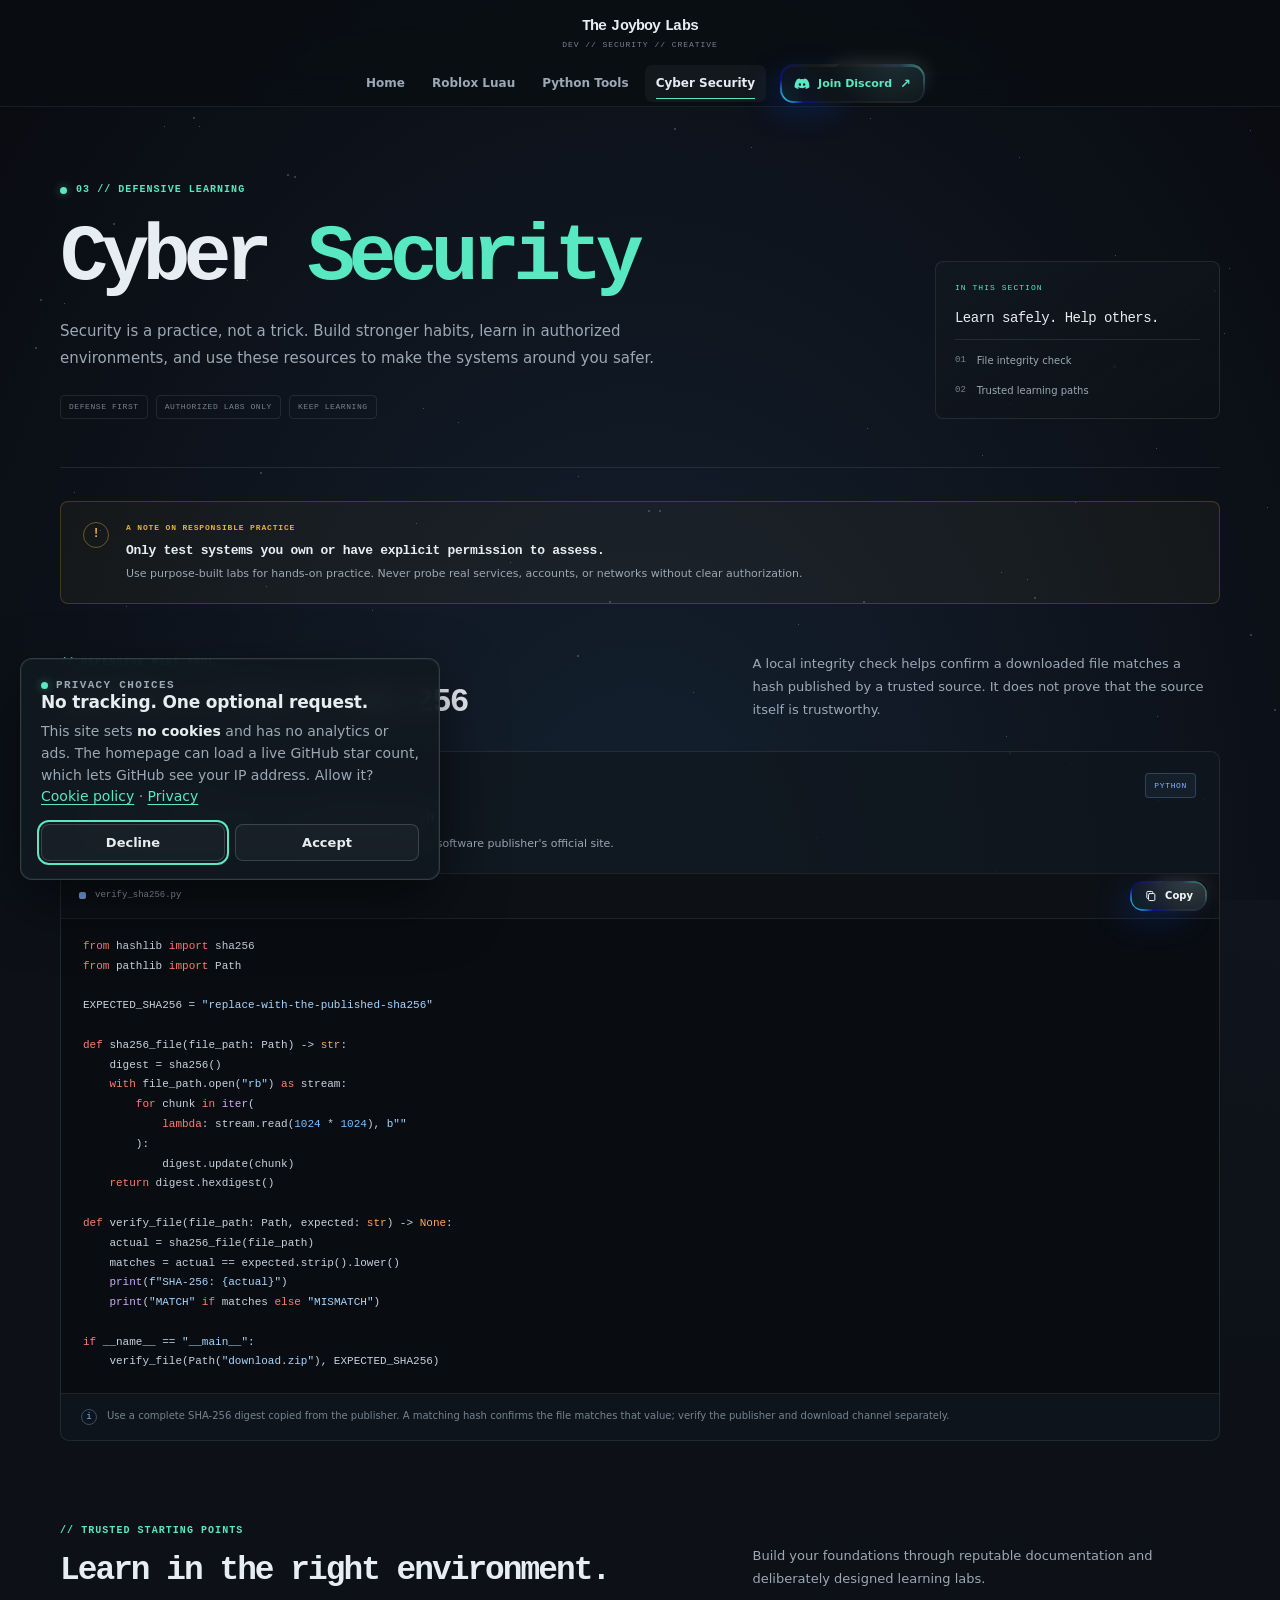
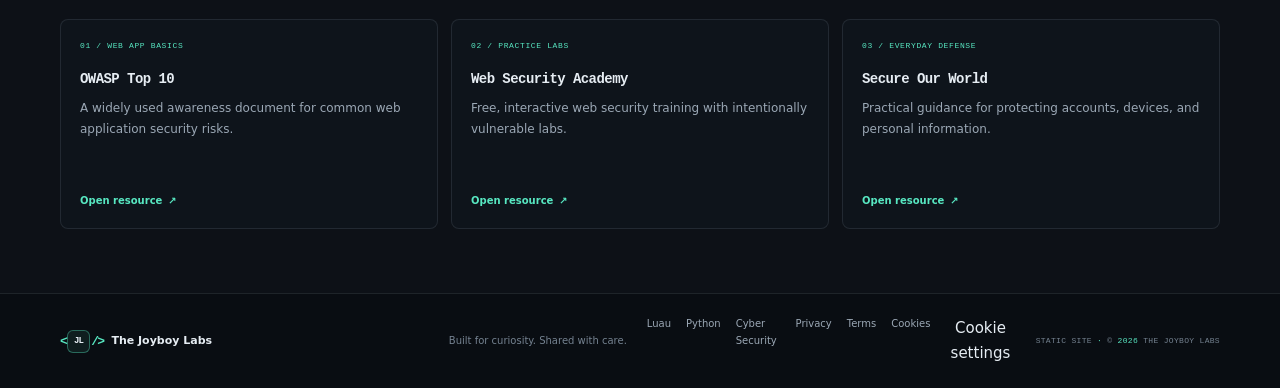
==== commit e978504c: "Add files via upload" ====
--- a/cyber.html
+++ b/cyber.html
@@ -8,6 +8,7 @@
   <title>Cyber Security — The Joyboy Labs</title>
   <link rel="stylesheet" href="css/style.css">
   <script src="js/main.js" defer></script>
+  <link rel="stylesheet" href="css/consent.css">
 </head>
 <body>
   <div class="site-starfield" aria-hidden="true">
@@ -121,9 +122,10 @@
     <div class="footer-shell">
       <a class="footer-brand" href="index.html"><span class="brand-mark" aria-hidden="true"><span class="brand-mark-bracket">&lt;</span><span class="brand-mark-core">JL</span><span class="brand-mark-bracket">/&gt;</span></span><span>The Joyboy Labs</span></a>
       <p>Built for curiosity. Shared with care.</p>
-      <div class="footer-links"><a href="roblox.html">Luau</a><a href="python.html">Python</a><a href="cyber.html">Cyber Security</a></div>
+      <div class="footer-links"><a href="roblox.html">Luau</a><a href="python.html">Python</a><a href="cyber.html">Cyber Security</a><a href="privacy.html">Privacy</a><a href="terms.html">Terms</a><a href="cookies.html">Cookies</a></div>
       <span class="footer-meta">STATIC SITE <span aria-hidden="true">·</span> © <span data-current-year>2026</span> THE JOYBOY LABS</span>
     </div>
   </footer>
+  <script src="js/consent.js" defer></script>
 </body>
 </html>
--- a/css/consent.css
+++ b/css/consent.css
@@ -0,0 +1,33 @@
+.consent {
+  position: fixed; z-index: 1000; left: 20px; bottom: 20px; width: min(420px, calc(100vw - 40px));
+  padding: 20px 20px 18px; border: 1px solid var(--border-strong, rgba(139,148,158,.3)); border-radius: 12px;
+  background: rgba(17, 24, 32, .92); -webkit-backdrop-filter: blur(14px); backdrop-filter: blur(14px);
+  box-shadow: 0 24px 60px rgba(0,0,0,.55), 0 0 0 1px rgba(88,232,194,.06) inset;
+  color: var(--text, #e6edf3); font: 14px/1.55 var(--font-sans, system-ui, sans-serif);
+  opacity: 0; transform: translateY(24px) scale(.98); pointer-events: none;
+  transition: opacity .5s cubic-bezier(.16,1,.3,1), transform .6s cubic-bezier(.16,1,.3,1);
+}
+.consent.is-visible { opacity: 1; transform: none; pointer-events: auto; }
+.consent-eyebrow { display: flex; align-items: center; gap: 8px; margin: 0 0 8px; color: var(--accent, #58e8c2);
+  font: 600 11px var(--font-mono, monospace); letter-spacing: .12em; }
+.consent h2 { margin: 0 0 8px; font-size: 17px; line-height: 1.3; letter-spacing: -.01em; }
+.consent p { margin: 0; color: var(--muted, #9ba8b5); }
+.consent p strong { color: var(--text, #e6edf3); font-weight: 600; }
+.consent a { color: var(--accent, #58e8c2); text-decoration: underline; text-underline-offset: 3px; white-space: nowrap; }
+.consent-actions { display: flex; gap: 10px; margin-top: 16px; }
+/* Equal visual weight on purpose: declining must be as easy as accepting */
+.consent-btn { flex: 1; padding: 10px 14px; border: 1px solid var(--border-strong, rgba(139,148,158,.3)); border-radius: 8px;
+  background: rgba(255,255,255,.03); color: var(--text, #e6edf3); font: 600 13px var(--font-sans, system-ui, sans-serif);
+  cursor: pointer; transition: border-color .2s, background .2s, transform .2s; }
+.consent-btn:hover { border-color: var(--accent, #58e8c2); background: rgba(88,232,194,.08); transform: translateY(-1px); }
+.consent-btn:focus-visible, .footer-consent-link:focus-visible, .footer-legal button:focus-visible { outline: 2px solid var(--accent, #58e8c2); outline-offset: 2px; }
+@media (max-width: 520px) { .consent { left: 12px; right: 12px; bottom: 12px; width: auto; } }
+@media (prefers-reduced-motion: reduce) { .consent { transition: opacity .2s; transform: none; } }
+
+.footer-consent-link, .footer-legal button { background: none; border: 0; padding: 0; color: inherit; font: inherit; cursor: pointer; }
+.footer-consent-link:hover, .footer-legal button:hover { color: var(--accent, #58e8c2); }
+.footer-legal { display: flex; flex-wrap: wrap; justify-content: center; gap: 6px 18px; padding: 0 20px 22px;
+  font: 11px var(--font-mono, monospace); letter-spacing: .08em; text-transform: uppercase; }
+.footer-legal a { color: var(--subtle, #758391); text-decoration: none; }
+.footer-legal a:hover, .footer-legal button { color: var(--subtle, #758391); }
+.footer-legal a:hover, .footer-legal button:hover { color: var(--accent, #58e8c2); }
